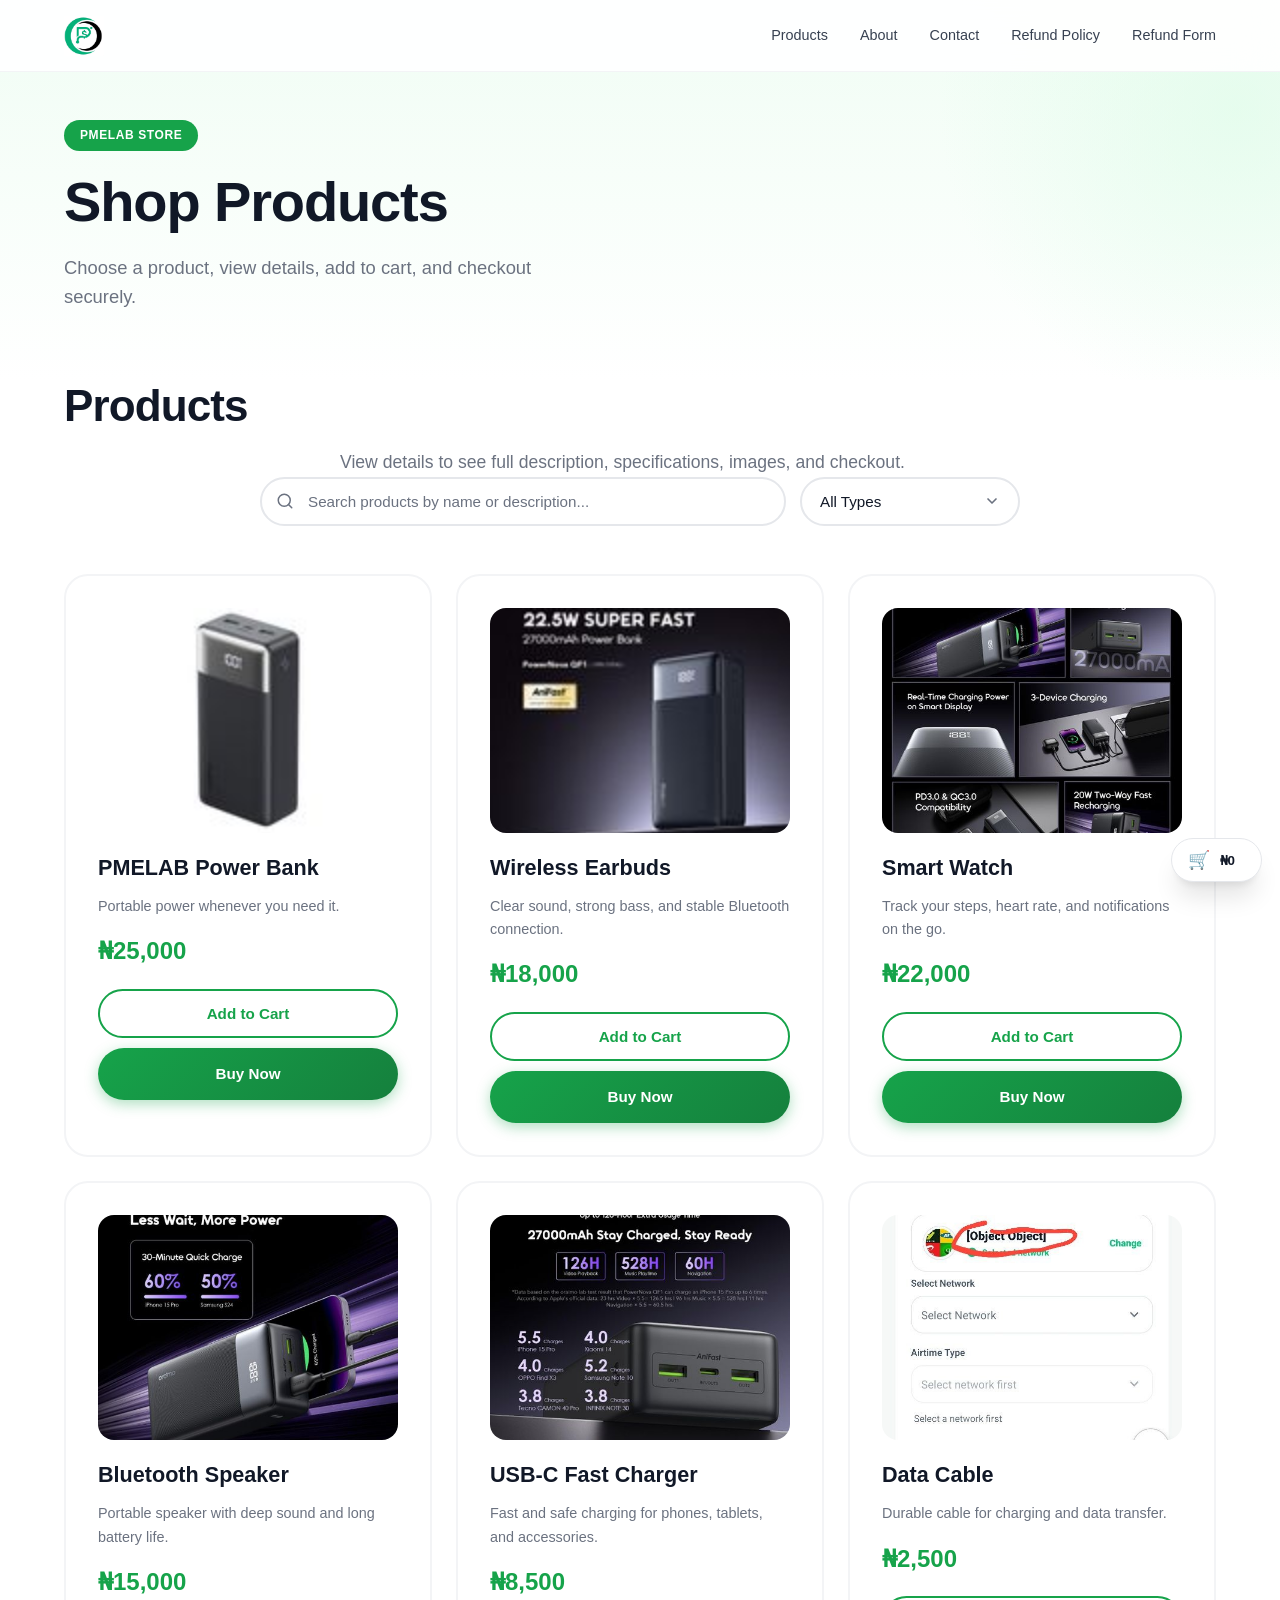
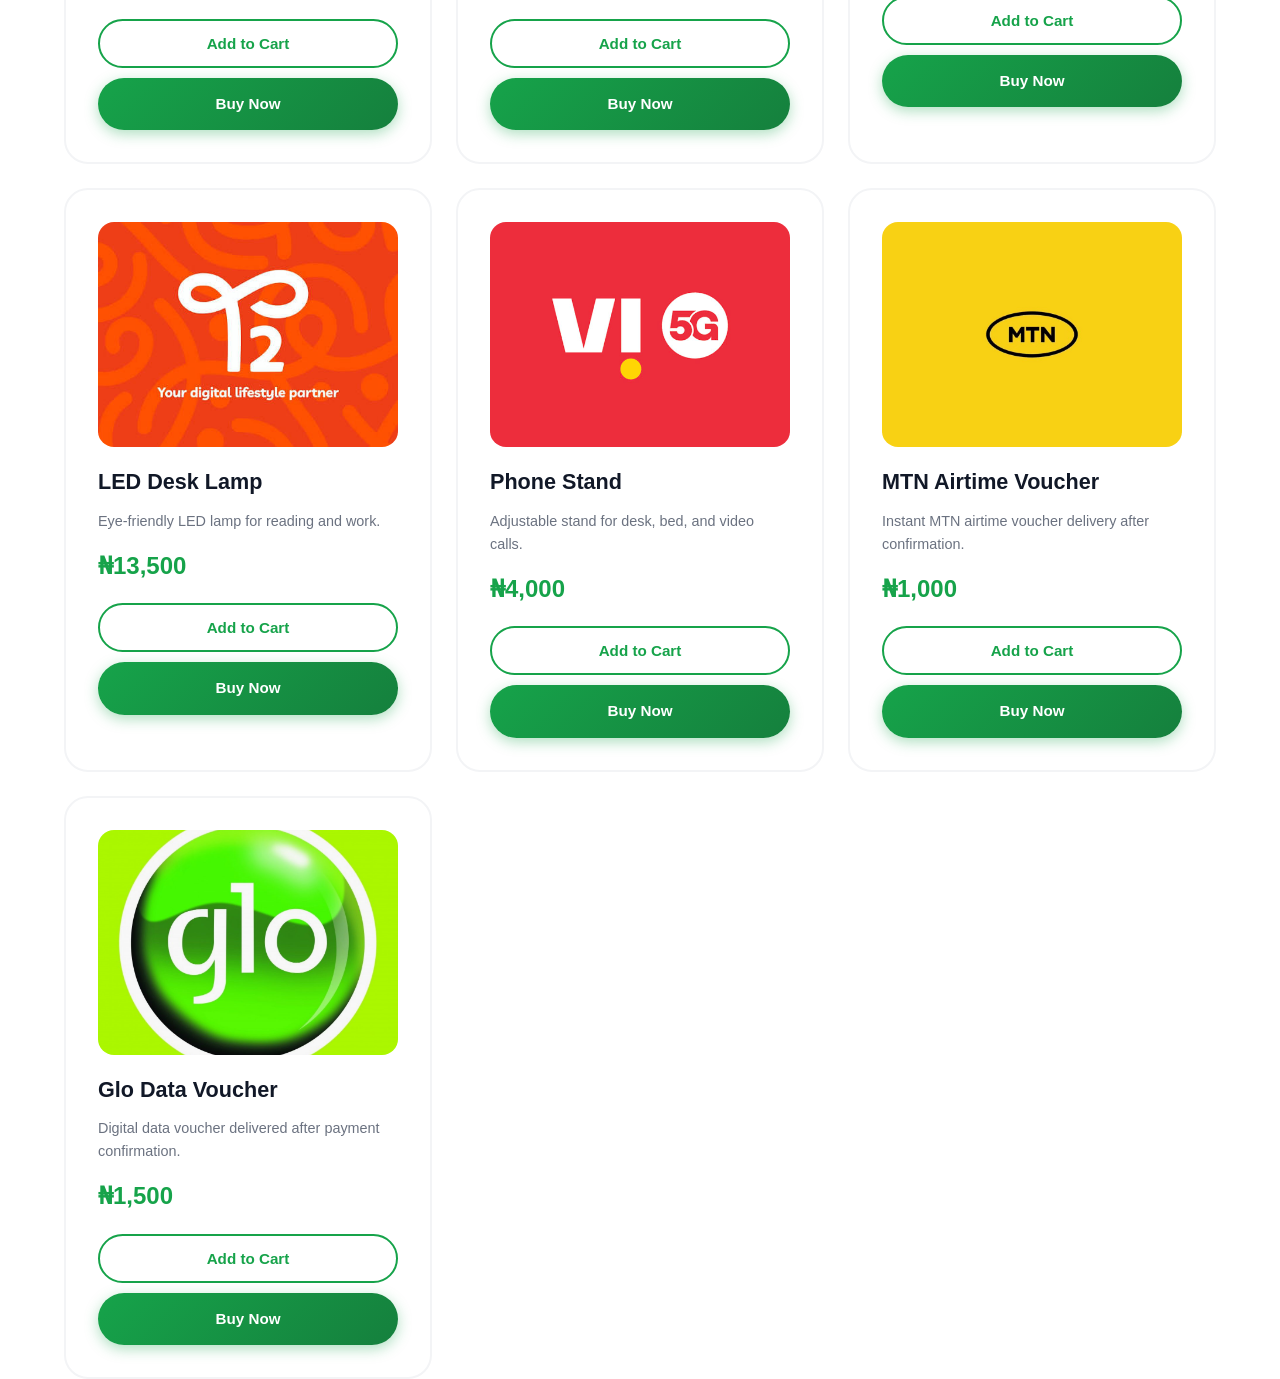
==== affiliate.html @ 503c9617 "multi products v5 cloned" ====
<!DOCTYPE html>
<html lang="en">
<head>
    <meta charset="UTF-8">
    <meta name="viewport" content="width=device-width, initial-scale=1.0">
    <title>Affiliate</title>
    <link rel="icon" type="image/jpeg" href="productsimages/logo.jpg">
    <link rel="stylesheet" href="css/style.css">
    <link rel="stylesheet" href="css/responsive.css">
    <script src="js/site_selector.js"></script>
    <script>
        (function() {
            try {
                const value = typeof WEBSITE_TYPE_SELECT !== 'undefined' ? String(WEBSITE_TYPE_SELECT).trim().toLowerCase() : 'singleproduct';
                if (value !== 'affiliate') {
                    window.location.replace('index.html');
                }
            } catch (error) {}
        })();
    </script>
</head>
<body>
    <header class="header">
        <div class="container header-inner">
            <a href="#home" class="logo">
                <img src="productsimages/logo.jpg" alt="Logo" loading="eager">
            </a>

            <nav class="nav-desktop">
                <a href="#products" class="nav-link">Products</a>
                <a href="about.html" class="nav-link">About</a>
                <a href="contact.html" class="nav-link">Contact</a>
                <a href="refund-policy.html" class="nav-link">Refund Policy</a>
                <a href="refund-form.html" class="nav-link">Refund Form</a>
            </nav>

            <button class="mobile-menu-btn" aria-label="Toggle menu">
                <span></span>
                <span></span>
                <span></span>
            </button>
        </div>
    </header>

    <nav class="mobile-nav">
        <a href="#products">Products</a>
        <a href="about.html">About</a>
        <a href="contact.html">Contact</a>
        <a href="refund-policy.html">Refund Policy</a>
        <a href="refund-form.html">Refund Form</a>
    </nav>

    <main id="home">
        <section class="hero" style="padding-bottom: 40px;">
            <div class="container hero-inner" style="grid-template-columns: 1fr;">
                <div class="hero-content" style="max-width: 820px;">
                    <div class="hero-badge" id="affiliate-badge">AFFILIATE</div>
                    <h1 class="hero-title" id="affiliate-title">Recommended Products</h1>
                    <p class="hero-desc" id="affiliate-desc">Explore products and visit the vendor website to purchase.</p>
                </div>
            </div>
        </section>

        <section class="section" id="products" style="padding-top: 0;">
            <div class="container">
                <div class="section-head">
                    <h2 class="section-title">Products</h2>
                    <p class="section-subtitle">View details to see full description, specifications, and images.</p>
                </div>

                <div class="search-filter-bar">
                    <div class="search-input-wrap">
                        <svg xmlns="http://www.w3.org/2000/svg" viewBox="0 0 24 24" fill="none" stroke="currentColor" stroke-width="2" stroke-linecap="round" stroke-linejoin="round"><circle cx="11" cy="11" r="8"></circle><line x1="21" y1="21" x2="16.65" y2="16.65"></line></svg>
                        <input type="search" id="affiliate-search" class="search-input" placeholder="Search products by name or description...">
                    </div>
                    <select id="affiliate-filter" class="filter-select">
                        <option value="">All Categories</option>
                    </select>
                </div>
                <div id="affiliate-results-info" class="search-results-info owner-hidden"></div>

                <div id="affiliate-products-grid" class="packages-grid store-grid"></div>
                <div id="affiliate-products-empty" class="owner-hidden" style="padding: 24px; border: 1px solid var(--border); border-radius: 16px; background: #fff;">No products found.</div>
            </div>
        </section>
    </main>

    <script src="js/config3.js"></script>
    <script src="js/main.js"></script>
    <script src="js/cart.js"></script>
    <script src="js/affiliate.js"></script>
</body>
</html>
---- css/style.css ----
/* =========================================================
   PMELAB PRODUCT TEMPLATE — MAIN STYLESHEET
   ========================================================= */

/* CSS Variables — Injected by JavaScript from config.js */
:root {
    --primary: #16A34A;
    --primary-dark: #15803D;
    --primary-light: #DCFCE7;
    --primary-very-light: #F0FDF4;
    --background: #FFFFFF;
    --surface: #F8FAFC;
    --surface-alt: #F1F5F9;
    --text: #111827;
    --text-secondary: #374151;
    --muted: #6B7280;
    --border: #E5E7EB;
    --border-light: #F3F4F6;
    --white: #FFFFFF;
    --shadow-sm: 0 1px 2px 0 rgba(0,0,0,0.05);
    --shadow: 0 4px 6px -1px rgba(0,0,0,0.1), 0 2px 4px -2px rgba(0,0,0,0.1);
    --shadow-md: 0 10px 15px -3px rgba(0,0,0,0.1), 0 4px 6px -4px rgba(0,0,0,0.1);
    --shadow-lg: 0 20px 25px -5px rgba(0,0,0,0.1), 0 8px 10px -6px rgba(0,0,0,0.1);
    --shadow-xl: 0 25px 50px -12px rgba(0,0,0,0.25);
    --radius-sm: 6px;
    --radius: 12px;
    --radius-lg: 16px;
    --radius-xl: 24px;
    --radius-full: 9999px;
    --transition-fast: 150ms ease;
    --transition: 300ms ease;
    --transition-slow: 500ms ease;
    --font-sans: 'Inter', -apple-system, BlinkMacSystemFont, 'Segoe UI', Roboto, sans-serif;
    --container-max: 1200px;
    --header-height: 72px;
}

/* Reset & Base */
*, *::before, *::after {
    margin: 0;
    padding: 0;
    box-sizing: border-box;
}

html {
    scroll-behavior: smooth;
    -webkit-font-smoothing: antialiased;
    -moz-osx-font-smoothing: grayscale;
}

body {
    font-family: var(--font-sans);
    color: var(--text);
    background: var(--background);
    line-height: 1.6;
    overflow-x: hidden;
}

img {
    max-width: 100%;
    height: auto;
    display: block;
}

.owner-hidden {
    display: none !important;
}

.floating-cart {
    position: fixed;
    right: 18px;
    bottom: 18px;
    z-index: 1200;
    display: inline-flex;
    align-items: center;
    gap: 10px;
    padding: 12px 16px;
    border-radius: 999px;
    border: 1px solid var(--border);
    background: #fff;
    box-shadow: var(--shadow-lg);
    color: var(--text);
    cursor: pointer;
}

.cart-backdrop {
    position: fixed;
    inset: 0;
    z-index: 1190;
    background: rgba(17,24,39,0.45);
    backdrop-filter: blur(2px);
}

.cart-drawer {
    position: fixed;
    right: 0;
    top: 0;
    height: 100%;
    width: min(420px, 92vw);
    z-index: 1201;
    background: var(--surface);
    border-left: 1px solid var(--border);
    box-shadow: -10px 0 30px rgba(17,24,39,0.18);
    display: flex;
    flex-direction: column;
    min-height: 0;
    overscroll-behavior: contain;
}

.cart-drawer-header {
    padding: 14px;
    background: #fff;
    border-bottom: 1px solid var(--border);
    display: flex;
    align-items: center;
    justify-content: space-between;
    gap: 12px;
    flex: 0 0 auto;
}

.cart-drawer #cart-drawer-body {
    flex: 1 1 auto;
    min-height: 0;
    overflow-y: auto;
    -webkit-overflow-scrolling: touch;
    overscroll-behavior: contain;
}

.cart-drawer-footer {
    padding: 14px;
    background: #fff;
    border-top: 1px solid var(--border);
    flex: 0 0 auto;
}

a {
    color: inherit;
    text-decoration: none;
}

button {
    font-family: inherit;
    cursor: pointer;
    border: none;
    background: none;
}

ul, ol {
    list-style: none;
}

input, textarea, select {
    font-family: inherit;
    font-size: 16px;
}

/* Typography */
h1, h2, h3, h4, h5, h6 {
    line-height: 1.2;
    font-weight: 700;
    letter-spacing: -0.02em;
}

.section-label {
    display: inline-flex;
    align-items: center;
    gap: 8px;
    font-size: 0.8rem;
    font-weight: 600;
    text-transform: uppercase;
    letter-spacing: 0.08em;
    color: var(--primary);
    margin-bottom: 16px;
}

.section-label::before {
    content: '';
    width: 24px;
    height: 2px;
    background: var(--primary);
    border-radius: 2px;
}

.section-title {
    font-size: clamp(1.75rem, 4vw, 2.75rem);
    font-weight: 800;
    color: var(--text);
    margin-bottom: 16px;
}

.section-subtitle {
    font-size: 1.1rem;
    color: var(--muted);
    max-width: 600px;
    margin: 0 auto;
}

/* Container */
.container {
    width: 100%;
    max-width: var(--container-max);
    margin: 0 auto;
    padding: 0 24px;
}

/* =========================================================
   HEADER
   ========================================================= */
.header {
    position: fixed;
    top: 0;
    left: 0;
    right: 0;
    height: var(--header-height);
    background: rgba(255,255,255,0.92);
    backdrop-filter: blur(20px);
    -webkit-backdrop-filter: blur(20px);
    border-bottom: 1px solid var(--border-light);
    z-index: 1000;
    transition: box-shadow var(--transition);
}

.header.scrolled {
    box-shadow: var(--shadow);
}

.header-inner {
    display: flex;
    align-items: center;
    justify-content: space-between;
    height: 100%;
}

.logo {
    display: flex;
    align-items: center;
    gap: 10px;
    font-weight: 800;
    font-size: 1.3rem;
    color: var(--text);
}

.logo img {
    height: 40px;
    width: auto;
    object-fit: contain;
}

.logo-text {
    background: linear-gradient(135deg, var(--primary), var(--primary-dark));
    -webkit-background-clip: text;
    -webkit-text-fill-color: transparent;
    background-clip: text;
}

.nav-desktop {
    display: flex;
    align-items: center;
    gap: 32px;
}

.nav-link {
    font-size: 0.9rem;
    font-weight: 500;
    color: var(--text-secondary);
    position: relative;
    padding: 4px 0;
    transition: color var(--transition-fast);
}

.nav-link::after {
    content: '';
    position: absolute;
    bottom: 0;
    left: 0;
    width: 0;
    height: 2px;
    background: var(--primary);
    border-radius: 2px;
    transition: width var(--transition);
}

.nav-link:hover {
    color: var(--primary);
}

.nav-link:hover::after {
    width: 100%;
}

.header-cta {
    display: inline-flex;
    align-items: center;
    gap: 8px;
    padding: 10px 24px;
    background: linear-gradient(135deg, var(--primary), var(--primary-dark));
    color: var(--white);
    font-weight: 600;
    font-size: 0.9rem;
    border-radius: var(--radius-full);
    box-shadow: 0 4px 14px rgba(22,163,74,0.35);
    transition: transform var(--transition-fast), box-shadow var(--transition-fast);
}

.header-cta:hover {
    transform: translateY(-1px);
    box-shadow: 0 6px 20px rgba(22,163,74,0.45);
}

.mobile-menu-btn {
    display: none;
    flex-direction: column;
    gap: 5px;
    padding: 8px;
    z-index: 1001;
}

.mobile-menu-btn span {
    display: block;
    width: 24px;
    height: 2px;
    background: var(--text);
    border-radius: 2px;
    transition: all var(--transition);
}

.mobile-menu-btn.active span:nth-child(1) {
    transform: rotate(45deg) translate(5px, 5px);
}

.mobile-menu-btn.active span:nth-child(2) {
    opacity: 0;
}

.mobile-menu-btn.active span:nth-child(3) {
    transform: rotate(-45deg) translate(5px, -5px);
}

/* Mobile Nav */
.mobile-nav {
    display: none;
    position: fixed;
    top: var(--header-height);
    left: 0;
    right: 0;
    bottom: 0;
    background: rgba(255,255,255,0.98);
    backdrop-filter: blur(20px);
    z-index: 999;
    padding: 32px 24px;
    flex-direction: column;
    gap: 8px;
    opacity: 0;
    visibility: hidden;
    transform: translateY(-10px);
    transition: all var(--transition);
}

.mobile-nav.active {
    opacity: 1;
    visibility: visible;
    transform: translateY(0);
}

.mobile-nav a {
    display: block;
    padding: 16px;
    font-size: 1.1rem;
    font-weight: 600;
    color: var(--text);
    border-radius: var(--radius);
    transition: background var(--transition-fast);
}

.mobile-nav a:hover {
    background: var(--primary-very-light);
    color: var(--primary);
}

/* =========================================================
   HERO SECTION
   ========================================================= */
.hero {
    padding-top: calc(var(--header-height) + 48px);
    padding-bottom: 64px;
    background: linear-gradient(180deg, var(--primary-very-light) 0%, var(--background) 100%);
    position: relative;
    overflow: hidden;
}

.hero::before {
    content: '';
    position: absolute;
    top: -50%;
    right: -20%;
    width: 600px;
    height: 600px;
    background: radial-gradient(circle, var(--primary-light) 0%, transparent 70%);
    opacity: 0.6;
    pointer-events: none;
}

.hero-inner {
    display: grid;
    grid-template-columns: 1fr 1fr;
    gap: 48px;
    align-items: center;
}

.hero-badge {
    display: inline-flex;
    align-items: center;
    gap: 8px;
    padding: 6px 16px;
    background: var(--primary);
    color: var(--white);
    font-size: 0.75rem;
    font-weight: 700;
    text-transform: uppercase;
    letter-spacing: 0.05em;
    border-radius: var(--radius-full);
    margin-bottom: 20px;
    animation: fadeInDown 0.6s ease;
}

.hero-title {
    font-size: clamp(2.2rem, 5vw, 3.5rem);
    font-weight: 900;
    line-height: 1.1;
    color: var(--text);
    margin-bottom: 20px;
    animation: fadeInUp 0.6s ease 0.1s both;
}

.hero-title span {
    color: var(--primary);
}

.hero-desc {
    font-size: 1.15rem;
    color: var(--muted);
    margin-bottom: 28px;
    max-width: 480px;
    animation: fadeInUp 0.6s ease 0.2s both;
}

.hero-pricing {
    display: flex;
    align-items: baseline;
    gap: 16px;
    margin-bottom: 28px;
    animation: fadeInUp 0.6s ease 0.3s both;
}

.hero-price {
    font-size: 2.5rem;
    font-weight: 900;
    color: var(--primary);
}

.hero-old-price {
    font-size: 1.3rem;
    color: var(--muted);
    text-decoration: line-through;
}

.hero-discount {
    display: inline-flex;
    padding: 4px 12px;
    background: #FEE2E2;
    color: #DC2626;
    font-size: 0.8rem;
    font-weight: 700;
    border-radius: var(--radius-full);
}

.hero-buttons {
    display: flex;
    flex-wrap: wrap;
    gap: 12px;
    margin-bottom: 28px;
    animation: fadeInUp 0.6s ease 0.4s both;
}

.btn {
    display: inline-flex;
    align-items: center;
    justify-content: center;
    gap: 8px;
    padding: 14px 32px;
    font-size: 0.95rem;
    font-weight: 700;
    border-radius: var(--radius-full);
    transition: all var(--transition-fast);
    white-space: nowrap;
}

.btn-primary {
    background: linear-gradient(135deg, var(--primary), var(--primary-dark));
    color: var(--white);
    box-shadow: 0 4px 14px rgba(22,163,74,0.35);
}

.btn-primary:hover {
    transform: translateY(-2px);
    box-shadow: 0 8px 25px rgba(22,163,74,0.45);
}

.btn-whatsapp {
    background: #25D366;
    color: var(--white);
    box-shadow: 0 4px 14px rgba(37,211,102,0.3);
}

.btn-whatsapp:hover {
    transform: translateY(-2px);
    box-shadow: 0 8px 25px rgba(37,211,102,0.4);
}

.btn-outline {
    background: transparent;
    color: var(--primary);
    border: 2px solid var(--primary);
}

.btn-outline:hover {
    background: var(--primary-very-light);
}

.hero-trust {
    display: flex;
    flex-wrap: wrap;
    gap: 20px;
    animation: fadeInUp 0.6s ease 0.5s both;
}

.hero-trust-item {
    display: flex;
    align-items: center;
    gap: 8px;
    font-size: 0.85rem;
    font-weight: 500;
    color: var(--text-secondary);
}

.hero-trust-item svg {
    width: 18px;
    height: 18px;
    color: var(--primary);
    flex-shrink: 0;
}

/* Hero Gallery */
.hero-gallery {
    position: relative;
    animation: fadeIn 0.8s ease 0.3s both;
}

.hero-gallery-main {
    position: relative;
    background: var(--white);
    border-radius: var(--radius-lg);
    padding: 24px;
    box-shadow: var(--shadow-lg);
    aspect-ratio: 1;
    display: flex;
    align-items: center;
    justify-content: center;
    overflow: hidden;
}

.hero-gallery-main img {
    max-height: 100%;
    max-width: 100%;
    object-fit: contain;
    transition: transform var(--transition-slow);
}

.hero-gallery-main:hover img {
    transform: scale(1.03);
}

.gallery-nav {
    position: absolute;
    top: 50%;
    transform: translateY(-50%);
    width: 40px;
    height: 40px;
    background: var(--white);
    border-radius: 50%;
    display: flex;
    align-items: center;
    justify-content: center;
    box-shadow: var(--shadow-md);
    color: var(--text);
    transition: all var(--transition-fast);
    z-index: 10;
}

.gallery-nav:hover {
    background: var(--primary);
    color: var(--white);
}

.gallery-nav.prev { left: -20px; }
.gallery-nav.next { right: -20px; }

.gallery-thumbs {
    display: flex;
    gap: 10px;
    margin-top: 16px;
    justify-content: center;
}

.gallery-thumb {
    width: 64px;
    height: 64px;
    border-radius: var(--radius-sm);
    border: 2px solid transparent;
    overflow: hidden;
    cursor: pointer;
    transition: all var(--transition-fast);
    background: var(--white);
    padding: 4px;
}

.gallery-thumb img {
    width: 100%;
    height: 100%;
    object-fit: contain;
    border-radius: 4px;
}

.gallery-thumb.active {
    border-color: var(--primary);
    box-shadow: 0 0 0 3px var(--primary-light);
}

.gallery-thumb:hover:not(.active) {
    border-color: var(--border);
}

/* =========================================================
   ABOUT PRODUCT
   ========================================================= */
.about-product {
    padding: 80px 0;
    background: var(--background);
}

.about-grid {
    display: grid;
    grid-template-columns: 1fr 1fr;
    gap: 64px;
    align-items: center;
}

.about-image {
    position: relative;
    border-radius: var(--radius-lg);
    overflow: hidden;
    box-shadow: var(--shadow-xl);
}

.about-image img {
    width: 100%;
    height: 100%;
    object-fit: cover;
}

.about-content p {
    color: var(--text-secondary);
    margin-bottom: 16px;
    font-size: 1.05rem;
}

.about-benefits {
    margin-top: 24px;
    display: flex;
    flex-direction: column;
    gap: 12px;
}

.about-benefit {
    display: flex;
    align-items: flex-start;
    gap: 12px;
    font-size: 0.95rem;
    color: var(--text-secondary);
}

.about-benefit svg {
    width: 20px;
    height: 20px;
    color: var(--primary);
    flex-shrink: 0;
    margin-top: 2px;
}

/* =========================================================
   WHY CHOOSE
   ========================================================= */
.why-choose {
    padding: 80px 0;
    background: var(--surface);
}

.why-grid {
    display: grid;
    grid-template-columns: repeat(3, 1fr);
    gap: 24px;
    margin-top: 48px;
}

.why-card {
    background: var(--white);
    padding: 32px;
    border-radius: var(--radius-lg);
    border: 1px solid var(--border-light);
    transition: all var(--transition);
}

.why-card:hover {
    transform: translateY(-4px);
    box-shadow: var(--shadow-lg);
    border-color: var(--primary-light);
}

.why-icon {
    width: 48px;
    height: 48px;
    background: var(--primary-very-light);
    border-radius: var(--radius);
    display: flex;
    align-items: center;
    justify-content: center;
    margin-bottom: 16px;
}

.why-icon svg {
    width: 24px;
    height: 24px;
    color: var(--primary);
}

.why-card h3 {
    font-size: 1.1rem;
    margin-bottom: 8px;
    color: var(--text);
}

.why-card p {
    font-size: 0.9rem;
    color: var(--muted);
    line-height: 1.5;
}

/* =========================================================
   FEATURES
   ========================================================= */
.features {
    padding: 80px 0;
    background: var(--background);
}

.features-grid {
    display: grid;
    grid-template-columns: repeat(3, 1fr);
    gap: 24px;
    margin-top: 48px;
}

.feature-card {
    background: var(--white);
    padding: 32px;
    border-radius: var(--radius-lg);
    border: 1px solid var(--border-light);
    transition: all var(--transition);
    text-align: center;
}

.feature-card:hover {
    transform: translateY(-4px);
    box-shadow: var(--shadow-md);
    border-color: var(--primary-light);
}

.feature-icon {
    width: 56px;
    height: 56px;
    background: linear-gradient(135deg, var(--primary), var(--primary-dark));
    border-radius: var(--radius);
    display: flex;
    align-items: center;
    justify-content: center;
    margin: 0 auto 16px;
}

.feature-icon svg {
    width: 28px;
    height: 28px;
    color: var(--white);
}

.feature-card h3 {
    font-size: 1.1rem;
    margin-bottom: 8px;
}

.feature-card p {
    font-size: 0.9rem;
    color: var(--muted);
}

/* =========================================================
   SPECIFICATIONS
   ========================================================= */
.specs {
    padding: 80px 0;
    background: var(--surface);
}

.specs-table {
    max-width: 700px;
    margin: 48px auto 0;
    background: var(--white);
    border-radius: var(--radius-lg);
    overflow: hidden;
    box-shadow: var(--shadow);
    border: 1px solid var(--border-light);
}

.spec-row {
    display: grid;
    grid-template-columns: 200px 1fr;
    border-bottom: 1px solid var(--border-light);
}

.spec-row:last-child {
    border-bottom: none;
}

.spec-label {
    padding: 16px 24px;
    background: var(--surface-alt);
    font-weight: 600;
    font-size: 0.9rem;
    color: var(--text-secondary);
}

.spec-value {
    padding: 16px 24px;
    font-size: 0.95rem;
    color: var(--text);
}

/* =========================================================
   PACKAGES / OFFER
   ========================================================= */
.packages {
    padding: 80px 0;
    background: linear-gradient(180deg, var(--primary-very-light) 0%, var(--background) 100%);
}

.packages-grid {
    display: grid;
    grid-template-columns: repeat(3, 1fr);
    gap: 24px;
    margin-top: 48px;
    align-items: stretch;
}

.package-card {
    background: var(--white);
    border-radius: var(--radius-xl);
    padding: 32px;
    border: 2px solid var(--border-light);
    position: relative;
    transition: all var(--transition);
    display: flex;
    flex-direction: column;
}

.package-card:hover {
    transform: translateY(-4px);
    box-shadow: var(--shadow-lg);
}

.package-card.popular {
    border-color: var(--primary);
    box-shadow: 0 0 0 4px var(--primary-light), var(--shadow-lg);
    transform: scale(1.02);
}

.package-card.popular:hover {
    transform: scale(1.02) translateY(-4px);
}

.package-badge {
    position: absolute;
    top: -12px;
    left: 50%;
    transform: translateX(-50%);
    padding: 6px 16px;
    background: linear-gradient(135deg, var(--primary), var(--primary-dark));
    color: var(--white);
    font-size: 0.75rem;
    font-weight: 700;
    text-transform: uppercase;
    letter-spacing: 0.05em;
    border-radius: var(--radius-full);
    white-space: nowrap;
}

.package-title {
    font-size: 1.5rem;
    font-weight: 800;
    text-align: center;
    margin-bottom: 4px;
}

.package-desc {
    text-align: center;
    color: var(--muted);
    font-size: 0.9rem;
    margin-bottom: 20px;
}

.package-price {
    text-align: center;
    margin-bottom: 8px;
}

.package-price-current {
    font-size: 2.2rem;
    font-weight: 900;
    color: var(--primary);
}

.package-price-old {
    font-size: 1rem;
    color: var(--muted);
    text-decoration: line-through;
    margin-left: 8px;
}

.package-savings {
    text-align: center;
    font-size: 0.85rem;
    font-weight: 600;
    color: #DC2626;
    margin-bottom: 24px;
}

.package-features {
    flex: 1;
    display: flex;
    flex-direction: column;
    gap: 10px;
    margin-bottom: 24px;
}

.package-feature {
    display: flex;
    align-items: center;
    gap: 10px;
    font-size: 0.9rem;
    color: var(--text-secondary);
}

.package-feature svg {
    width: 18px;
    height: 18px;
    color: var(--primary);
    flex-shrink: 0;
}

.package-btn {
    width: 100%;
    padding: 14px;
    border-radius: var(--radius-full);
    font-weight: 700;
    font-size: 0.95rem;
    transition: all var(--transition-fast);
}

.package-btn.select {
    background: var(--primary-very-light);
    color: var(--primary);
    border: 2px solid var(--primary);
}

.package-btn.select:hover {
    background: var(--primary);
    color: var(--white);
}

.package-btn.selected {
    background: linear-gradient(135deg, var(--primary), var(--primary-dark));
    color: var(--white);
    box-shadow: 0 4px 14px rgba(22,163,74,0.35);
}

/* =========================================================
   CHECKOUT / ORDER FORM
   ========================================================= */
.checkout {
    padding: 80px 0;
    background: var(--background);
}

.checkout-grid {
    display: grid;
    grid-template-columns: 1.2fr 0.8fr;
    gap: 48px;
    align-items: start;
}

.checkout-form {
    background: var(--white);
    padding: 40px;
    border-radius: var(--radius-lg);
    border: 1px solid var(--border-light);
    box-shadow: var(--shadow);
}

.form-group {
    margin-bottom: 20px;
}

.form-group label {
    display: block;
    font-size: 0.9rem;
    font-weight: 600;
    color: var(--text);
    margin-bottom: 6px;
}

.form-group label .required {
    color: #DC2626;
    margin-left: 2px;
}

.form-group input,
.form-group textarea,
.form-group select {
    width: 100%;
    padding: 12px 16px;
    border: 2px solid var(--border);
    border-radius: var(--radius);
    background: var(--white);
    color: var(--text);
    transition: border-color var(--transition-fast), box-shadow var(--transition-fast);
}

.form-group input:focus,
.form-group textarea:focus,
.form-group select:focus {
    outline: none;
    border-color: var(--primary);
    box-shadow: 0 0 0 3px var(--primary-light);
}

.form-group input.error,
.form-group textarea.error,
.form-group select.error {
    border-color: #DC2626;
    box-shadow: 0 0 0 3px rgba(220,38,38,0.1);
}

.error-message {
    font-size: 0.8rem;
    color: #DC2626;
    margin-top: 4px;
    display: none;
}

.error-message.visible {
    display: block;
}

.form-row {
    display: grid;
    grid-template-columns: 1fr 1fr;
    gap: 16px;
}

.form-divider {
    height: 1px;
    background: var(--border-light);
    margin: 24px 0;
}

.payment-methods {
    display: flex;
    flex-direction: column;
    gap: 12px;
    margin-bottom: 24px;
}

.payment-method {
    display: flex;
    align-items: center;
    gap: 12px;
    padding: 16px;
    border: 2px solid var(--border);
    border-radius: var(--radius);
    cursor: pointer;
    transition: all var(--transition-fast);
}

.payment-method:hover {
    border-color: var(--primary-light);
}

.payment-method.selected {
    border-color: var(--primary);
    background: var(--primary-very-light);
}

.payment-method input {
    width: 20px;
    height: 20px;
    accent-color: var(--primary);
}

.payment-method-label {
    font-weight: 600;
    font-size: 0.95rem;
}

.payment-method-desc {
    font-size: 0.8rem;
    color: var(--muted);
}

.manual-payment-info {
    display: none;
    background: var(--surface);
    padding: 20px;
    border-radius: var(--radius);
    margin-top: 12px;
    border: 1px solid var(--border-light);
}

.manual-payment-info.visible {
    display: block;
}

.manual-payment-info p {
    font-size: 0.9rem;
    color: var(--text-secondary);
    margin-bottom: 8px;
}

.manual-payment-info strong {
    color: var(--text);
}

/* Order Summary */
.order-summary {
    background: var(--white);
    padding: 32px;
    border-radius: var(--radius-lg);
    border: 1px solid var(--border-light);
    box-shadow: var(--shadow);
    position: sticky;
    top: calc(var(--header-height) + 24px);
}

.order-summary h3 {
    font-size: 1.1rem;
    margin-bottom: 20px;
    padding-bottom: 16px;
    border-bottom: 1px solid var(--border-light);
}

.summary-row {
    display: flex;
    justify-content: space-between;
    padding: 10px 0;
    font-size: 0.95rem;
    color: var(--text-secondary);
}

.summary-row.discount {
    color: #DC2626;
}

.summary-row.total {
    font-size: 1.2rem;
    font-weight: 800;
    color: var(--text);
    border-top: 2px solid var(--border-light);
    margin-top: 8px;
    padding-top: 16px;
}

.summary-product {
    display: flex;
    gap: 12px;
    margin-bottom: 16px;
    padding-bottom: 16px;
    border-bottom: 1px solid var(--border-light);
}

.summary-product img {
    width: 60px;
    height: 60px;
    object-fit: contain;
    border-radius: var(--radius-sm);
    background: var(--surface);
    padding: 4px;
}

.summary-product-info h4 {
    font-size: 0.95rem;
    margin-bottom: 2px;
}

.summary-product-info p {
    font-size: 0.8rem;
    color: var(--muted);
}

/* =========================================================
   TESTIMONIALS
   ========================================================= */
.testimonials {
    padding: 80px 0;
    background: var(--surface);
}

.testimonials-grid {
    display: grid;
    grid-template-columns: repeat(3, 1fr);
    gap: 24px;
    margin-top: 48px;
}

.testimonial-card {
    background: var(--white);
    padding: 32px;
    border-radius: var(--radius-lg);
    border: 1px solid var(--border-light);
    transition: all var(--transition);
}

.testimonial-card:hover {
    transform: translateY(-4px);
    box-shadow: var(--shadow-md);
}

.testimonial-stars {
    display: flex;
    gap: 4px;
    margin-bottom: 16px;
}

.testimonial-stars svg {
    width: 18px;
    height: 18px;
    color: #F59E0B;
    fill: #F59E0B;
}

.testimonial-text {
    font-size: 0.95rem;
    color: var(--text-secondary);
    line-height: 1.7;
    margin-bottom: 20px;
    font-style: italic;
}

.testimonial-author {
    display: flex;
    align-items: center;
    gap: 12px;
}

.testimonial-avatar {
    width: 44px;
    height: 44px;
    border-radius: 50%;
    background: linear-gradient(135deg, var(--primary), var(--primary-dark));
    display: flex;
    align-items: center;
    justify-content: center;
    color: var(--white);
    font-weight: 700;
    font-size: 1rem;
    flex-shrink: 0;
}

.testimonial-avatar img {
    width: 100%;
    height: 100%;
    object-fit: cover;
    border-radius: 50%;
}

.testimonial-name {
    font-weight: 700;
    font-size: 0.95rem;
}

.testimonial-location {
    font-size: 0.8rem;
    color: var(--muted);
}

.testimonial-verified {
    display: inline-flex;
    align-items: center;
    gap: 4px;
    font-size: 0.75rem;
    color: var(--primary);
    font-weight: 600;
    margin-top: 2px;
}

.testimonial-verified svg {
    width: 14px;
    height: 14px;
}

/* =========================================================
   GUARANTEE
   ========================================================= */
.guarantee {
    padding: 80px 0;
    background: var(--background);
}

.guarantee-grid {
    display: grid;
    grid-template-columns: repeat(3, 1fr);
    gap: 24px;
    margin-top: 48px;
}

.guarantee-card {
    text-align: center;
    padding: 32px;
    background: var(--white);
    border-radius: var(--radius-lg);
    border: 1px solid var(--border-light);
    transition: all var(--transition);
}

.guarantee-card:hover {
    transform: translateY(-4px);
    box-shadow: var(--shadow-md);
}

.guarantee-icon {
    width: 56px;
    height: 56px;
    background: var(--primary-very-light);
    border-radius: 50%;
    display: flex;
    align-items: center;
    justify-content: center;
    margin: 0 auto 16px;
}

.guarantee-icon svg {
    width: 28px;
    height: 28px;
    color: var(--primary);
}

.guarantee-card h3 {
    font-size: 1.1rem;
    margin-bottom: 8px;
}

.guarantee-card p {
    font-size: 0.9rem;
    color: var(--muted);
}

/* =========================================================
   DELIVERY
   ========================================================= */
.delivery {
    padding: 80px 0;
    background: linear-gradient(135deg, var(--primary-very-light) 0%, var(--surface) 100%);
}

.delivery-content {
    max-width: 700px;
    margin: 0 auto;
    text-align: center;
}

.delivery-steps {
    display: flex;
    justify-content: center;
    gap: 32px;
    margin-top: 48px;
    flex-wrap: wrap;
}

.delivery-step {
    display: flex;
    flex-direction: column;
    align-items: center;
    gap: 12px;
    max-width: 180px;
}

.delivery-step-icon {
    width: 64px;
    height: 64px;
    background: var(--white);
    border-radius: 50%;
    display: flex;
    align-items: center;
    justify-content: center;
    box-shadow: var(--shadow);
    border: 2px solid var(--primary-light);
}

.delivery-step-icon svg {
    width: 28px;
    height: 28px;
    color: var(--primary);
}

.delivery-step h4 {
    font-size: 1rem;
}

.delivery-step p {
    font-size: 0.85rem;
    color: var(--muted);
}

/* =========================================================
   FAQ
   ========================================================= */
.faq {
    padding: 80px 0;
    background: var(--background);
}

.faq-list {
    max-width: 800px;
    margin: 48px auto 0;
    display: flex;
    flex-direction: column;
    gap: 12px;
}

.faq-item {
    background: var(--white);
    border-radius: var(--radius);
    border: 1px solid var(--border-light);
    overflow: hidden;
    transition: all var(--transition);
}

.faq-item:hover {
    border-color: var(--primary-light);
}

.faq-question {
    display: flex;
    align-items: center;
    justify-content: space-between;
    padding: 20px 24px;
    cursor: pointer;
    font-weight: 600;
    font-size: 0.95rem;
    color: var(--text);
    transition: color var(--transition-fast);
}

.faq-question:hover {
    color: var(--primary);
}

.faq-question svg {
    width: 20px;
    height: 20px;
    color: var(--muted);
    transition: transform var(--transition);
    flex-shrink: 0;
    margin-left: 16px;
}

.faq-item.active .faq-question svg {
    transform: rotate(180deg);
    color: var(--primary);
}

.faq-answer {
    max-height: 0;
    overflow: hidden;
    transition: max-height var(--transition-slow), padding var(--transition);
}

.faq-item.active .faq-answer {
    max-height: 500px;
    padding: 0 24px 20px;
}

.faq-answer p {
    font-size: 0.95rem;
    color: var(--text-secondary);
    line-height: 1.7;
}

/* =========================================================
   COMPANY
   ========================================================= */
.company {
    padding: 80px 0;
    background: var(--surface);
}

.company-content {
    max-width: 800px;
    margin: 0 auto;
    text-align: center;
}

.company-content p {
    font-size: 1.05rem;
    color: var(--text-secondary);
    margin-bottom: 16px;
    line-height: 1.7;
}

.company-mission {
    margin-top: 32px;
    padding: 24px;
    background: var(--white);
    border-radius: var(--radius-lg);
    border-left: 4px solid var(--primary);
    text-align: left;
}

.company-mission h4 {
    font-size: 1rem;
    margin-bottom: 8px;
    color: var(--primary);
}

.company-mission p {
    margin-bottom: 0;
    font-style: italic;
}

.company-values {
    display: flex;
    justify-content: center;
    gap: 16px;
    margin-top: 24px;
    flex-wrap: wrap;
}

.company-value {
    padding: 8px 20px;
    background: var(--white);
    border-radius: var(--radius-full);
    font-size: 0.9rem;
    font-weight: 600;
    color: var(--primary);
    border: 1px solid var(--primary-light);
}

/* =========================================================
   CONTACT
   ========================================================= */
.contact {
    padding: 80px 0;
    background: var(--background);
}

.contact-grid {
    display: grid;
    grid-template-columns: repeat(3, 1fr);
    gap: 24px;
    margin-top: 48px;
}

.contact-card {
    background: var(--white);
    padding: 32px;
    border-radius: var(--radius-lg);
    border: 1px solid var(--border-light);
    text-align: center;
    transition: all var(--transition);
}

.contact-card:hover {
    transform: translateY(-4px);
    box-shadow: var(--shadow-md);
    border-color: var(--primary-light);
}

.contact-icon {
    width: 56px;
    height: 56px;
    background: var(--primary-very-light);
    border-radius: 50%;
    display: flex;
    align-items: center;
    justify-content: center;
    margin: 0 auto 16px;
}

.contact-icon svg {
    width: 24px;
    height: 24px;
    color: var(--primary);
}

.contact-card h3 {
    font-size: 1rem;
    margin-bottom: 8px;
}

.contact-card p,
.contact-card a {
    font-size: 0.95rem;
    color: var(--muted);
    word-break: break-word;
}

.contact-card a:hover {
    color: var(--primary);
}

/* =========================================================
   FINAL CTA
   ========================================================= */
.final-cta {
    padding: 100px 0;
    background: linear-gradient(135deg, var(--primary-dark) 0%, var(--primary) 100%);
    color: var(--white);
    text-align: center;
    position: relative;
    overflow: hidden;
}

.final-cta::before {
    content: '';
    position: absolute;
    top: -50%;
    left: -20%;
    width: 500px;
    height: 500px;
    background: radial-gradient(circle, rgba(255,255,255,0.1) 0%, transparent 70%);
    pointer-events: none;
}

.final-cta .section-title {
    color: var(--white);
    margin-bottom: 16px;
}

.final-cta .section-subtitle {
    color: rgba(255,255,255,0.85);
    margin-bottom: 32px;
}

.final-cta-price {
    font-size: 3rem;
    font-weight: 900;
    margin-bottom: 32px;
}

.final-cta-buttons {
    display: flex;
    justify-content: center;
    gap: 16px;
    flex-wrap: wrap;
}

.final-cta .btn-primary {
    background: var(--white);
    color: var(--primary);
    box-shadow: 0 4px 20px rgba(0,0,0,0.2);
}

.final-cta .btn-primary:hover {
    background: var(--primary-very-light);
}

.final-cta .btn-whatsapp {
    background: rgba(255,255,255,0.15);
    color: var(--white);
    border: 2px solid rgba(255,255,255,0.3);
    box-shadow: none;
}

.final-cta .btn-whatsapp:hover {
    background: rgba(255,255,255,0.25);
}

/* =========================================================
   FOOTER
   ========================================================= */
.footer {
    background: var(--text);
    color: rgba(255,255,255,0.7);
    padding: 64px 0 32px;
}

.footer-grid {
    display: grid;
    grid-template-columns: 2fr 1fr 1fr 1fr;
    gap: 48px;
    margin-bottom: 48px;
}

.footer-brand {
    max-width: 300px;
}

.footer-brand img {
    height: 44px;
    width: auto;
    object-fit: contain;
    display: block;
    margin-bottom: 16px;
}

.footer-brand .logo-text {
    color: var(--white);
    -webkit-text-fill-color: var(--white);
    font-size: 1.5rem;
    margin-bottom: 16px;
    display: inline-block;
}

.footer-brand p {
    font-size: 0.9rem;
    line-height: 1.7;
    margin-bottom: 20px;
}

.footer-social {
    display: flex;
    gap: 12px;
}

.footer-social a {
    width: 36px;
    height: 36px;
    background: rgba(255,255,255,0.1);
    border-radius: 50%;
    display: flex;
    align-items: center;
    justify-content: center;
    transition: all var(--transition-fast);
}

.footer-social a:hover {
    background: var(--primary);
    transform: translateY(-2px);
}

.footer-social a svg {
    width: 18px;
    height: 18px;
    color: var(--white);
}

.footer-column h4 {
    color: var(--white);
    font-size: 0.95rem;
    margin-bottom: 20px;
    text-transform: uppercase;
    letter-spacing: 0.05em;
}

.footer-column a {
    display: block;
    padding: 6px 0;
    font-size: 0.9rem;
    transition: color var(--transition-fast);
}

.footer-column a:hover {
    color: var(--white);
}

.footer-bottom {
    border-top: 1px solid rgba(255,255,255,0.1);
    padding-top: 24px;
    text-align: center;
    font-size: 0.85rem;
}

/* =========================================================
   STICKY MOBILE CTA
   ========================================================= */
.sticky-cta {
    display: none;
    position: fixed;
    bottom: 0;
    left: 0;
    right: 0;
    background: var(--white);
    border-top: 1px solid var(--border-light);
    padding: 12px 16px;
    z-index: 998;
    box-shadow: 0 -4px 20px rgba(0,0,0,0.08);
}

.sticky-cta-inner {
    display: flex;
    align-items: center;
    justify-content: space-between;
    gap: 12px;
}

.sticky-cta-info {
    flex: 1;
}

.sticky-cta-name {
    font-size: 0.8rem;
    font-weight: 600;
    color: var(--text);
    white-space: nowrap;
    overflow: hidden;
    text-overflow: ellipsis;
}

.sticky-cta-price {
    font-size: 1.1rem;
    font-weight: 800;
    color: var(--primary);
}

.sticky-cta-buttons {
    display: flex;
    gap: 8px;
}

.sticky-cta .btn {
    padding: 10px 20px;
    font-size: 0.85rem;
}

/* =========================================================
   SALES POPUP
   ========================================================= */
.sales-popup {
    position: fixed;
    left: 20px;
    top: calc(var(--header-height) + 20px);
    width: min(360px, calc(100vw - 32px));
    background: rgba(255,255,255,0.96);
    border: 1px solid rgba(229,231,235,0.95);
    border-radius: 18px;
    box-shadow: 0 20px 50px rgba(15,23,42,0.18);
    backdrop-filter: blur(14px);
    -webkit-backdrop-filter: blur(14px);
    padding: 16px;
    z-index: 997;
    opacity: 0;
    transform: translateY(-18px);
    pointer-events: none;
    transition: opacity var(--transition), transform var(--transition);
}

.sales-popup.visible {
    opacity: 1;
    transform: translateY(0);
}

.sales-popup-inner {
    display: flex;
    align-items: flex-start;
    gap: 12px;
}

.sales-popup-icon {
    width: 42px;
    height: 42px;
    border-radius: 14px;
    background: linear-gradient(135deg, var(--primary), var(--primary-dark));
    color: var(--white);
    display: flex;
    align-items: center;
    justify-content: center;
    flex-shrink: 0;
    box-shadow: 0 10px 24px rgba(22,163,74,0.25);
}

.sales-popup-content {
    min-width: 0;
}

.sales-popup-title {
    font-size: 0.95rem;
    line-height: 1.45;
    color: var(--text);
    margin-bottom: 4px;
}

.sales-popup-title strong {
    text-transform: uppercase;
    letter-spacing: 0.02em;
}

.sales-popup-amount {
    font-size: 0.86rem;
    color: var(--muted);
}

@media (max-width: 768px) {
    .sales-popup {
        left: 12px;
        right: 12px;
        width: auto;
        top: calc(var(--header-height) + 12px);
    }
}

/* =========================================================
   LIGHTBOX
   ========================================================= */
.lightbox {
    display: none;
    position: fixed;
    inset: 0;
    background: rgba(0,0,0,0.92);
    z-index: 2000;
    align-items: center;
    justify-content: center;
    opacity: 0;
    transition: opacity var(--transition);
}

.lightbox.active {
    display: flex;
    opacity: 1;
}

.lightbox img {
    max-width: 90vw;
    max-height: 85vh;
    object-fit: contain;
    border-radius: var(--radius);
}

.lightbox-close {
    position: absolute;
    top: 24px;
    right: 24px;
    width: 44px;
    height: 44px;
    background: rgba(255,255,255,0.1);
    border-radius: 50%;
    display: flex;
    align-items: center;
    justify-content: center;
    color: var(--white);
    transition: background var(--transition-fast);
}

.lightbox-close:hover {
    background: rgba(255,255,255,0.2);
}

.lightbox-close svg {
    width: 24px;
    height: 24px;
}

.lightbox-nav {
    position: absolute;
    top: 50%;
    transform: translateY(-50%);
    width: 50px;
    height: 50px;
    background: rgba(255,255,255,0.1);
    border-radius: 50%;
    display: flex;
    align-items: center;
    justify-content: center;
    color: var(--white);
    transition: background var(--transition-fast);
}

.lightbox-nav:hover {
    background: rgba(255,255,255,0.25);
}

.lightbox-nav.prev { left: 24px; }
.lightbox-nav.next { right: 24px; }

.lightbox-nav svg {
    width: 24px;
    height: 24px;
}

.lightbox-caption {
    position: absolute;
    bottom: 24px;
    left: 50%;
    transform: translateX(-50%);
    color: rgba(255,255,255,0.8);
    font-size: 0.9rem;
    text-align: center;
    max-width: 80%;
}

/* =========================================================
   VIDEOS
   ========================================================= */
.videos {
    padding: 80px 0;
    background: var(--surface);
}

.videos-grid {
    display: grid;
    grid-template-columns: repeat(2, 1fr);
    gap: 24px;
    margin-top: 48px;
}

.video-card {
    background: var(--white);
    border-radius: var(--radius-lg);
    overflow: hidden;
    box-shadow: var(--shadow);
    border: 1px solid var(--border-light);
}

.video-wrapper {
    position: relative;
    padding-bottom: 56.25%;
    background: var(--text);
}

.video-wrapper iframe {
    position: absolute;
    inset: 0;
    width: 100%;
    height: 100%;
    border: none;
}

.video-title {
    padding: 16px 20px;
    font-weight: 600;
    font-size: 0.95rem;
}

/* =========================================================
   ANIMATIONS
   ========================================================= */
@keyframes fadeIn {
    from { opacity: 0; }
    to { opacity: 1; }
}

@keyframes fadeInUp {
    from {
        opacity: 0;
        transform: translateY(20px);
    }
    to {
        opacity: 1;
        transform: translateY(0);
    }
}

@keyframes fadeInDown {
    from {
        opacity: 0;
        transform: translateY(-10px);
    }
    to {
        opacity: 1;
        transform: translateY(0);
    }
}

@keyframes pulse {
    0%, 100% { transform: scale(1); }
    50% { transform: scale(1.05); }
}

.animate-on-scroll {
    opacity: 0;
    transform: translateY(30px);
    transition: opacity 0.6s ease, transform 0.6s ease;
}

.animate-on-scroll.visible {
    opacity: 1;
    transform: translateY(0);
}

/* =========================================================
   SECTION HEADER CENTERED
   ========================================================= */
.section-header {
    text-align: center;
    max-width: 640px;
    margin: 0 auto 16px;
}

/* =========================================================
   SCROLLBAR
   ========================================================= */
::-webkit-scrollbar {
    width: 8px;
}

::-webkit-scrollbar-track {
    background: var(--surface);
}

::-webkit-scrollbar-thumb {
    background: var(--border);
    border-radius: 4px;
}

::-webkit-scrollbar-thumb:hover {
    background: var(--muted);
}

/* =========================================================
   SELECTION
   ========================================================= */
::selection {
    background: var(--primary-light);
    color: var(--primary-dark);
}

/* =========================================================
   FOCUS STYLES (Accessibility)
   ========================================================= */
a:focus-visible,
button:focus-visible,
input:focus-visible,
textarea:focus-visible,
select:focus-visible {
    outline: 2px solid var(--primary);
    outline-offset: 2px;
}

/* Reduced motion */
@media (prefers-reduced-motion: reduce) {
    *, *::before, *::after {
        animation-duration: 0.01ms !important;
        animation-iteration-count: 1 !important;
        transition-duration: 0.01ms !important;
    }
    html {
        scroll-behavior: auto;
    }
}

/* Responsive visibility helpers */
.desktop-only {
    display: block;
}
.mobile-only {
    display: none;
}

.order-summary-mobile {
    background: var(--surface);
    border: 1px solid var(--border-light);
    border-radius: var(--radius-lg);
    padding: 24px;
    margin-top: 14px;
}

.order-summary-mobile h3 {
    font-size: 1.1rem;
    margin-bottom: 14px;
}

/* Search & Filter Bar */
.search-filter-bar {
    display: grid;
    grid-template-columns: 1fr 220px;
    gap: 14px;
    margin: 0 auto 36px;
    max-width: 760px;
}

.search-input-wrap {
    position: relative;
}

.search-input-wrap svg {
    position: absolute;
    top: 50%;
    left: 16px;
    transform: translateY(-50%);
    width: 18px;
    height: 18px;
    color: var(--muted);
    pointer-events: none;
}

.search-input {
    width: 100%;
    padding: 14px 16px 14px 46px;
    font-size: 0.95rem;
    border: 2px solid var(--border);
    border-radius: var(--radius-full);
    background: var(--white);
    color: var(--text);
    transition: border-color var(--transition-fast), box-shadow var(--transition-fast);
}

.search-input:focus {
    outline: none;
    border-color: var(--primary);
    box-shadow: 0 0 0 3px var(--primary-light);
}

.search-input::placeholder {
    color: var(--muted);
}

.filter-select {
    width: 100%;
    padding: 14px 44px 14px 18px;
    font-size: 0.95rem;
    font-weight: 500;
    border: 2px solid var(--border);
    border-radius: var(--radius-full);
    background: var(--white);
    color: var(--text);
    cursor: pointer;
    transition: border-color var(--transition-fast), box-shadow var(--transition-fast);
    appearance: none;
    -webkit-appearance: none;
    background-image: url("data:image/svg+xml;utf8,<svg xmlns='http://www.w3.org/2000/svg' width='14' height='14' viewBox='0 0 24 24' fill='none' stroke='%236B7280' stroke-width='2.5' stroke-linecap='round' stroke-linejoin='round'><polyline points='6 9 12 15 18 9'></polyline></svg>");
    background-repeat: no-repeat;
    background-position: right 18px center;
    background-size: 16px;
}

.filter-select:focus {
    outline: none;
    border-color: var(--primary);
    box-shadow: 0 0 0 3px var(--primary-light);
}

.search-results-info {
    text-align: center;
    font-size: 0.9rem;
    color: var(--muted);
    margin-bottom: 24px;
}

.search-results-info strong {
    color: var(--primary);
    font-weight: 800;
}
---- css/responsive.css ----
/* =========================================================
   PMELAB PRODUCT TEMPLATE — RESPONSIVE STYLES
   ========================================================= */

/* Large Tablets & Small Laptops */
@media (max-width: 1024px) {
    .hero-inner {
        gap: 32px;
    }

    .hero-title {
        font-size: clamp(2rem, 4vw, 2.8rem);
    }

    .features-grid,
    .why-grid,
    .guarantee-grid {
        grid-template-columns: repeat(2, 1fr);
    }

    .testimonials-grid {
        grid-template-columns: repeat(2, 1fr);
    }

    .footer-grid {
        grid-template-columns: 1fr 1fr;
        gap: 32px;
    }

    .packages-grid {
        grid-template-columns: repeat(3, 1fr);
        gap: 16px;
    }

    .package-card.popular {
        transform: scale(1);
    }

    .package-card.popular:hover {
        transform: translateY(-4px);
    }
}

/* Tablets */
@media (max-width: 768px) {
    .desktop-only {
        display: none !important;
    }
    .mobile-only {
        display: block !important;
    }

    :root {
        --header-height: 64px;
    }

    .container {
        padding: 0 16px;
    }

    /* Header */
    .nav-desktop {
        display: none;
    }

    .header-cta {
        display: none;
    }

    .mobile-menu-btn {
        display: flex;
    }

    .mobile-nav {
        display: flex;
    }

    /* Hero */
    .hero {
        padding-top: calc(var(--header-height) + 24px);
        padding-bottom: 48px;
    }

    .hero-inner {
        grid-template-columns: 1fr;
        text-align: center;
    }

    .hero-desc {
        margin-left: auto;
        margin-right: auto;
    }

    .hero-pricing {
        justify-content: center;
    }

    .hero-buttons {
        justify-content: center;
    }

    .hero-trust {
        justify-content: center;
    }

    .hero-gallery {
        order: -1;
        max-width: 400px;
        margin: 0 auto;
    }

    .gallery-nav.prev { left: 8px; }
    .gallery-nav.next { right: 8px; }

    /* About */
    .about-product {
        padding: 60px 0;
    }

    .about-grid {
        grid-template-columns: 1fr;
        gap: 32px;
    }

    .about-image {
        max-width: 500px;
        margin: 0 auto;
    }

    /* Why Choose */
    .why-choose {
        padding: 60px 0;
    }

    .why-grid {
        grid-template-columns: 1fr;
        margin-top: 32px;
    }

    /* Features */
    .features {
        padding: 60px 0;
    }

    .features-grid {
        grid-template-columns: 1fr;
        margin-top: 32px;
    }

    /* Specs */
    .specs {
        padding: 60px 0;
    }

    .spec-row {
        grid-template-columns: 140px 1fr;
    }

    .spec-label,
    .spec-value {
        padding: 12px 16px;
        font-size: 0.85rem;
    }

    /* Packages */
    .packages {
        padding: 60px 0;
    }

    .packages-grid {
        grid-template-columns: 1fr;
        max-width: 400px;
        margin: 32px auto 0;
    }

    .packages-grid.store-grid {
        grid-template-columns: repeat(2, 1fr);
        max-width: none;
        margin: 32px 0 0;
    }

    .package-card.popular {
        order: -1;
        transform: scale(1);
    }

    /* Checkout */
    .checkout {
        padding: 60px 0;
    }

    .checkout-grid {
        grid-template-columns: 1fr;
    }

    #details-slider img,
    #affiliate-details-slider img {
        height: 260px !important;
    }

    #details-thumbs img,
    #affiliate-details-thumbs img {
        width: 56px !important;
        height: 56px !important;
    }

    .checkout-form {
        padding: 24px;
    }

    .form-row {
        grid-template-columns: 1fr;
    }

    .order-summary {
        position: static;
    }

    /* Testimonials */
    .testimonials {
        padding: 60px 0;
    }

    .testimonials-grid {
        grid-template-columns: 1fr;
        margin-top: 32px;
    }

    /* Guarantee */
    .guarantee {
        padding: 60px 0;
    }

    .guarantee-grid {
        grid-template-columns: 1fr;
        margin-top: 32px;
    }

    /* Delivery */
    .delivery {
        padding: 60px 0;
    }

    .delivery-steps {
        flex-direction: column;
        align-items: center;
        gap: 24px;
        margin-top: 32px;
    }

    /* FAQ */
    .faq {
        padding: 60px 0;
    }

    .faq-list {
        margin-top: 32px;
    }

    /* Company */
    .company {
        padding: 60px 0;
    }

    /* Contact */
    .contact {
        padding: 60px 0;
    }

    .contact-grid {
        grid-template-columns: 1fr;
        margin-top: 32px;
    }

    /* Final CTA */
    .final-cta {
        padding: 60px 0;
    }

    .final-cta-price {
        font-size: 2.2rem;
    }

    /* Footer */
    .footer {
        padding: 48px 0 24px;
    }

    .footer-grid {
        grid-template-columns: 1fr;
        gap: 32px;
        text-align: center;
    }

    .footer-brand {
        max-width: 100%;
    }

    .footer-social {
        justify-content: center;
    }

    /* Videos */
    .videos {
        padding: 60px 0;
    }

    .videos-grid {
        grid-template-columns: 1fr;
        margin-top: 32px;
    }

    /* Sticky CTA */
    .sticky-cta {
        display: block;
    }

    body {
        padding-bottom: 70px;
    }

    /* Lightbox */
    .lightbox-nav {
        width: 40px;
        height: 40px;
    }

    .lightbox-nav.prev { left: 12px; }
    .lightbox-nav.next { right: 12px; }

    .lightbox-close {
        top: 12px;
        right: 12px;
    }
}

/* Small Phones */
@media (max-width: 480px) {
    .hero-title {
        font-size: 1.9rem;
    }

    .hero-price {
        font-size: 2rem;
    }

    .btn {
        padding: 12px 24px;
        font-size: 0.9rem;
    }

    .section-title {
        font-size: 1.6rem;
    }

    .package-price-current {
        font-size: 1.8rem;
    }

    .checkout-form {
        padding: 20px 16px;
    }

    .gallery-thumbs {
        gap: 6px;
    }

    .gallery-thumb {
        width: 52px;
        height: 52px;
    }

    .packages-grid.store-grid {
        grid-template-columns: 1fr;
        margin: 24px 0 0;
    }

    .sticky-cta .btn {
        padding: 8px 14px;
        font-size: 0.8rem;
    }

    .final-cta-buttons {
        flex-direction: column;
        align-items: center;
    }

    .final-cta .btn {
        width: 100%;
        max-width: 280px;
    }

    .floating-cart {
        right: 12px;
        bottom: 12px;
        padding: 10px 14px;
        font-size: 14px;
    }

    .search-filter-bar {
        grid-template-columns: 1fr;
    }
}

/* Landscape phones */
@media (max-height: 500px) and (orientation: landscape) {
    .hero {
        padding-top: calc(var(--header-height) + 16px);
        padding-bottom: 32px;
    }

    .hero-inner {
        grid-template-columns: 1fr 1fr;
        gap: 24px;
    }

    .hero-gallery {
        order: 0;
    }

    .sticky-cta {
        display: none;
    }

    body {
        padding-bottom: 0;
    }
}

/* Very small screens */
@media (max-width: 360px) {
    .hero-title {
        font-size: 1.6rem;
    }

    .hero-price {
        font-size: 1.7rem;
    }

    .package-card {
        padding: 24px 20px;
    }

    .testimonial-card {
        padding: 24px 20px;
    }
}

/* Touch devices - larger tap targets */
@media (pointer: coarse) {
    .gallery-thumb {
        min-width: 56px;
        min-height: 56px;
    }

    .faq-question {
        padding: 18px 20px;
    }

    .payment-method {
        padding: 18px;
    }

    .nav-link {
        padding: 8px 0;
    }
}
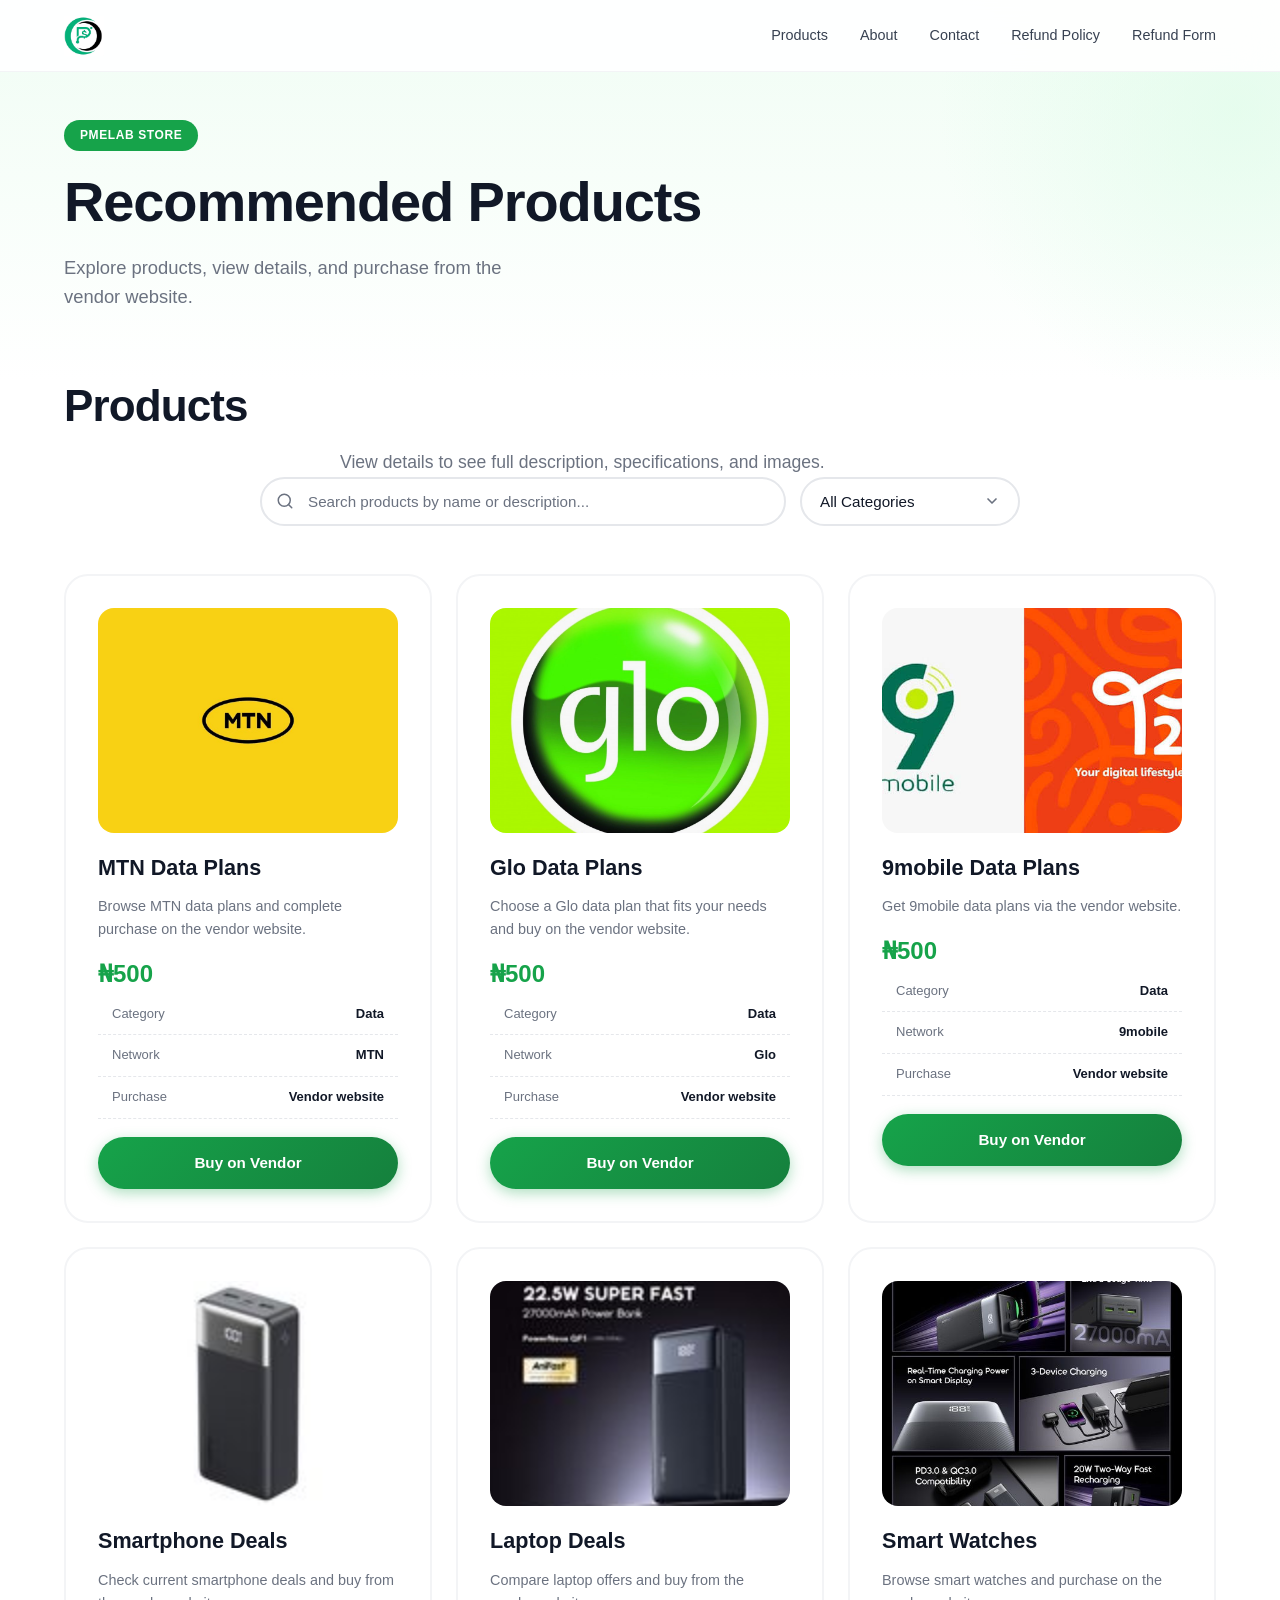
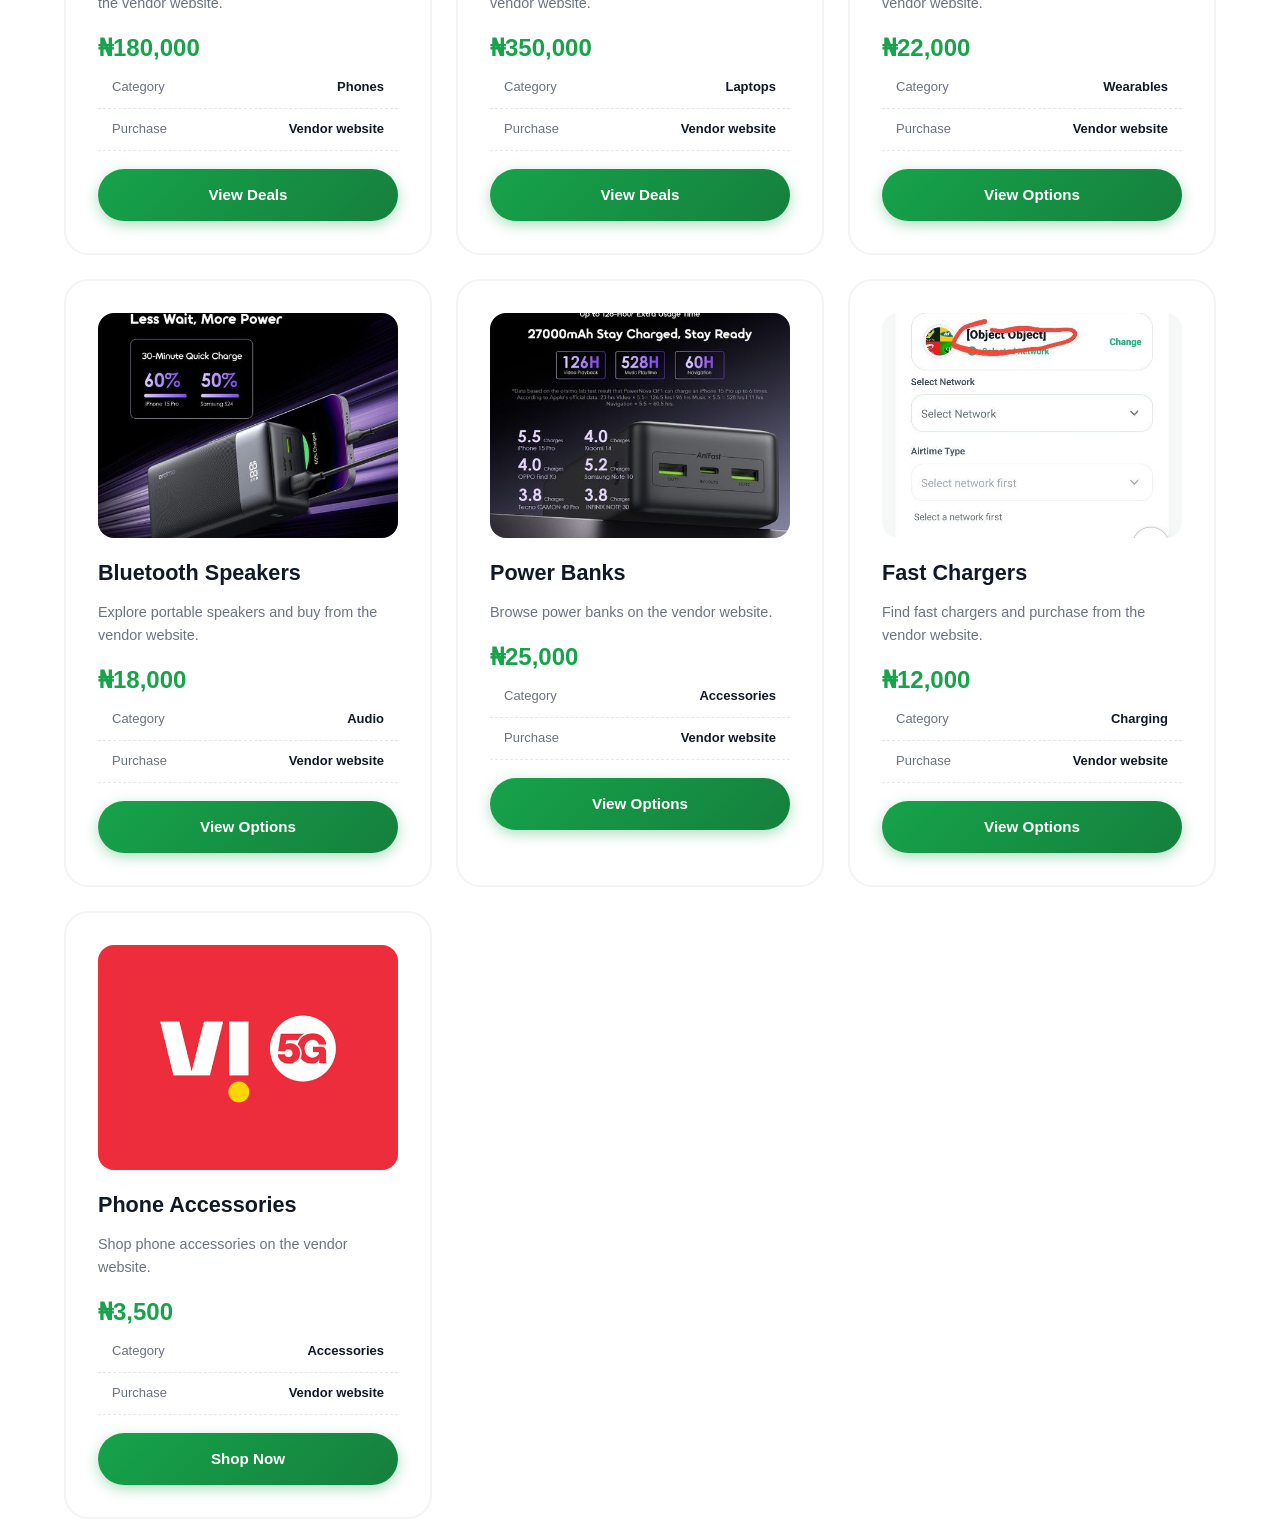
==== commit 01a66565: "html caching added for storefront v2" ====
--- a/affiliate.html
+++ b/affiliate.html
@@ -8,16 +8,6 @@
     <link rel="stylesheet" href="css/style.css">
     <link rel="stylesheet" href="css/responsive.css">
     <script src="js/site_selector.js"></script>
-    <script>
-        (function() {
-            try {
-                const value = typeof WEBSITE_TYPE_SELECT !== 'undefined' ? String(WEBSITE_TYPE_SELECT).trim().toLowerCase() : 'singleproduct';
-                if (value !== 'affiliate') {
-                    window.location.replace('index.html');
-                }
-            } catch (error) {}
-        })();
-    </script>
 </head>
 <body>
     <header class="header">
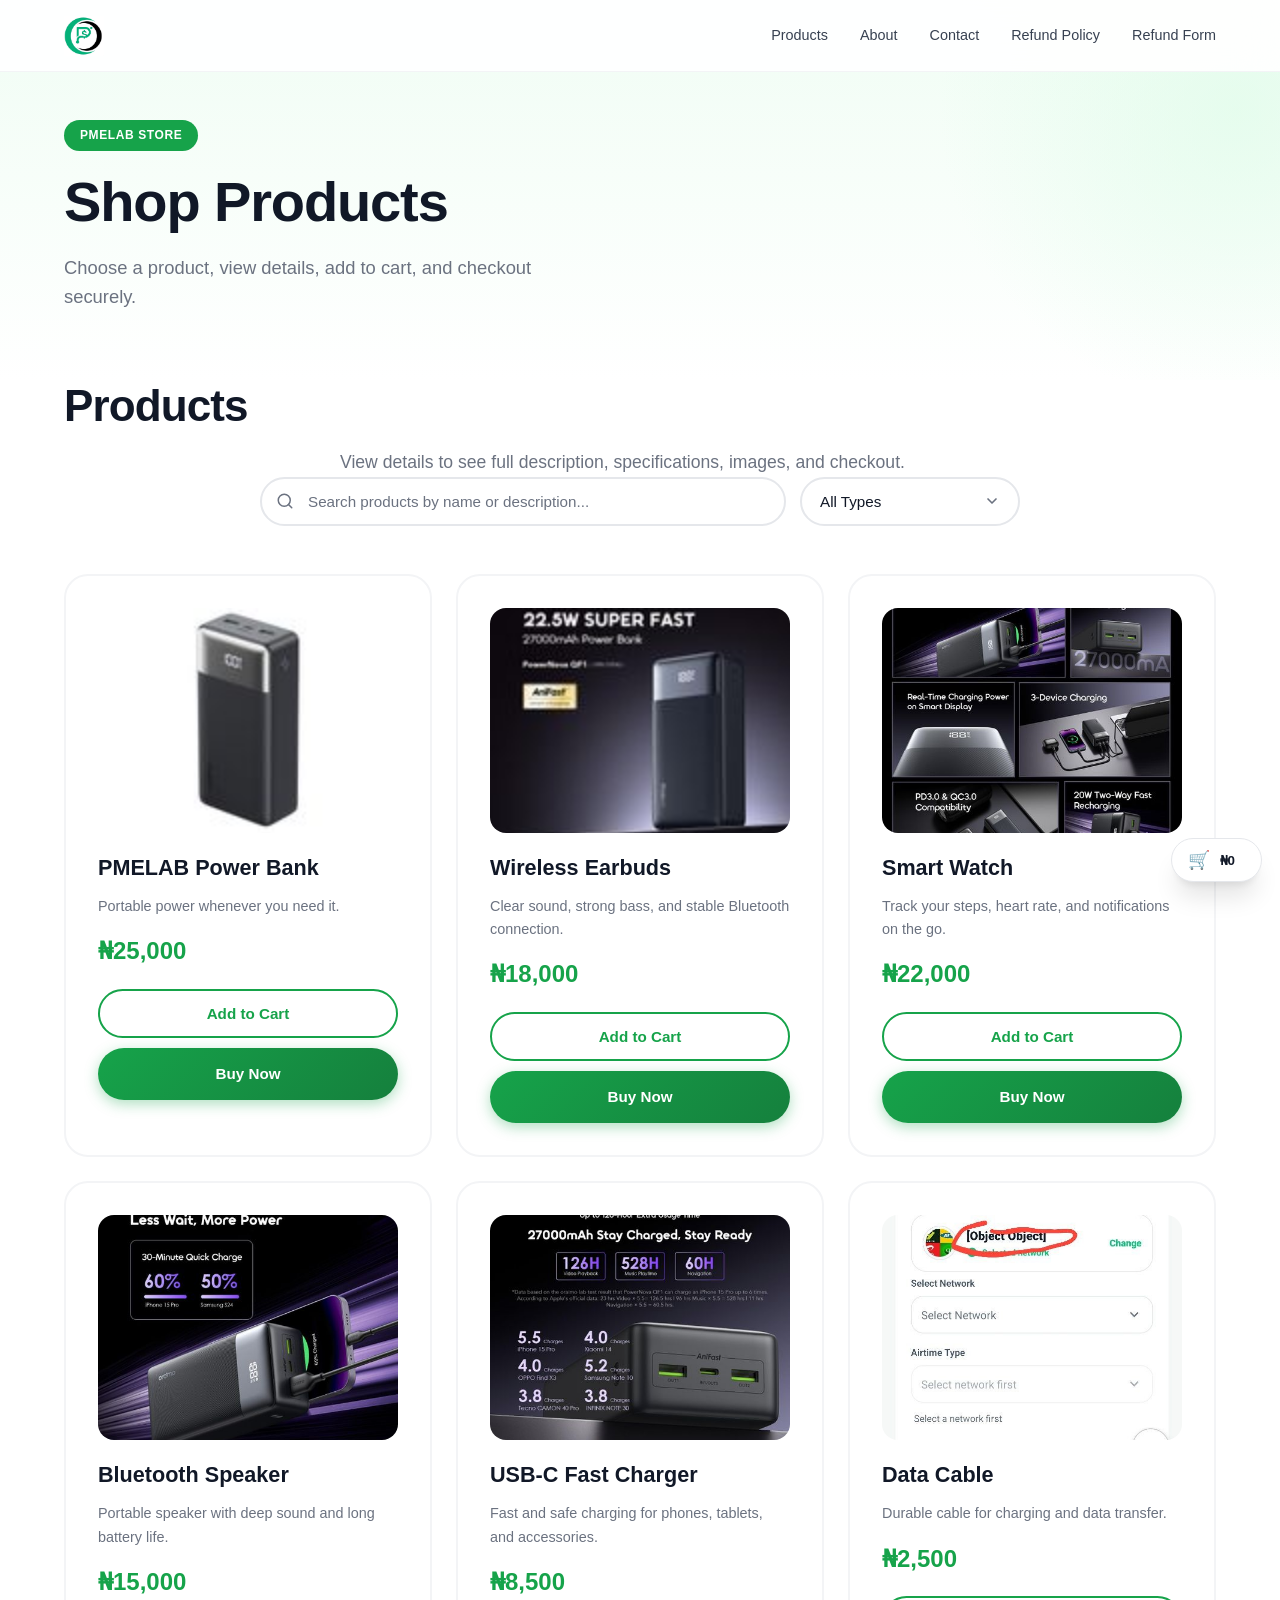
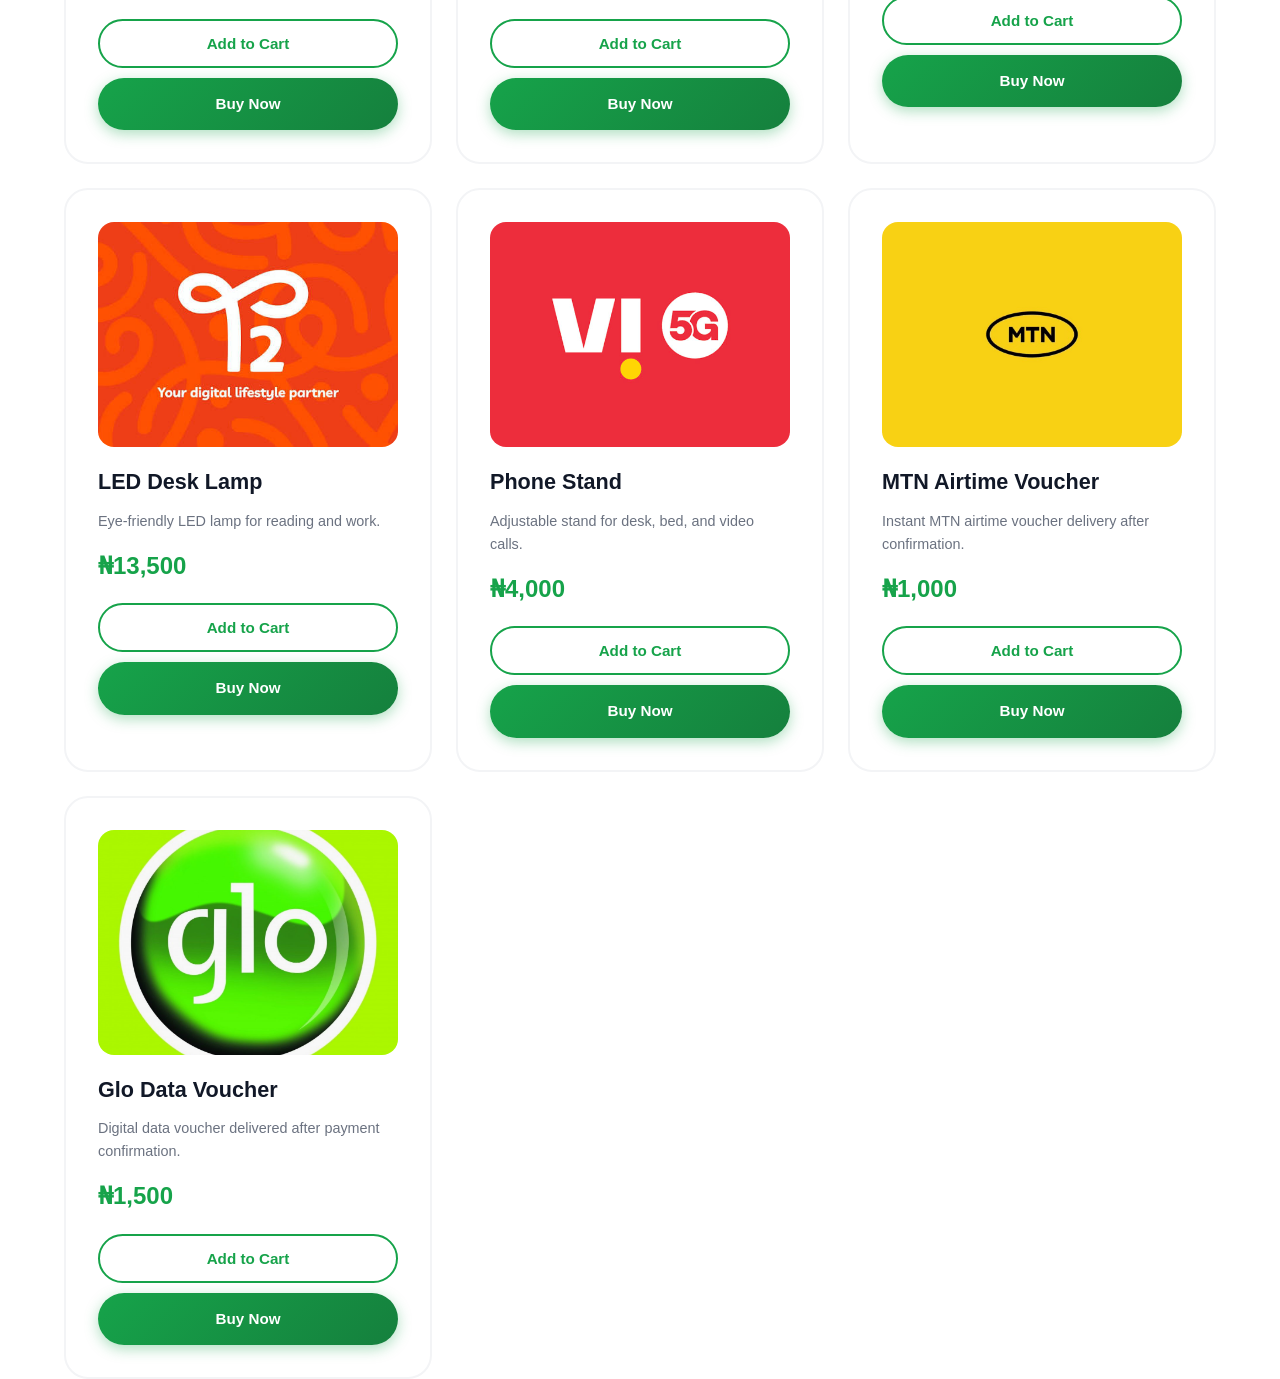
==== commit 8def2249: "html caching added for storefront v2489" ====
--- a/affiliate.html
+++ b/affiliate.html
@@ -8,6 +8,16 @@
     <link rel="stylesheet" href="css/style.css">
     <link rel="stylesheet" href="css/responsive.css">
     <script src="js/site_selector.js"></script>
+    <script>
+        (function() {
+            try {
+                const value = typeof WEBSITE_TYPE_SELECT !== 'undefined' ? String(WEBSITE_TYPE_SELECT).trim().toLowerCase() : 'singleproduct';
+                if (value !== 'affiliate') {
+                    window.location.replace('index.html');
+                }
+            } catch (error) {}
+        })();
+    </script>
 </head>
 <body>
     <header class="header">
